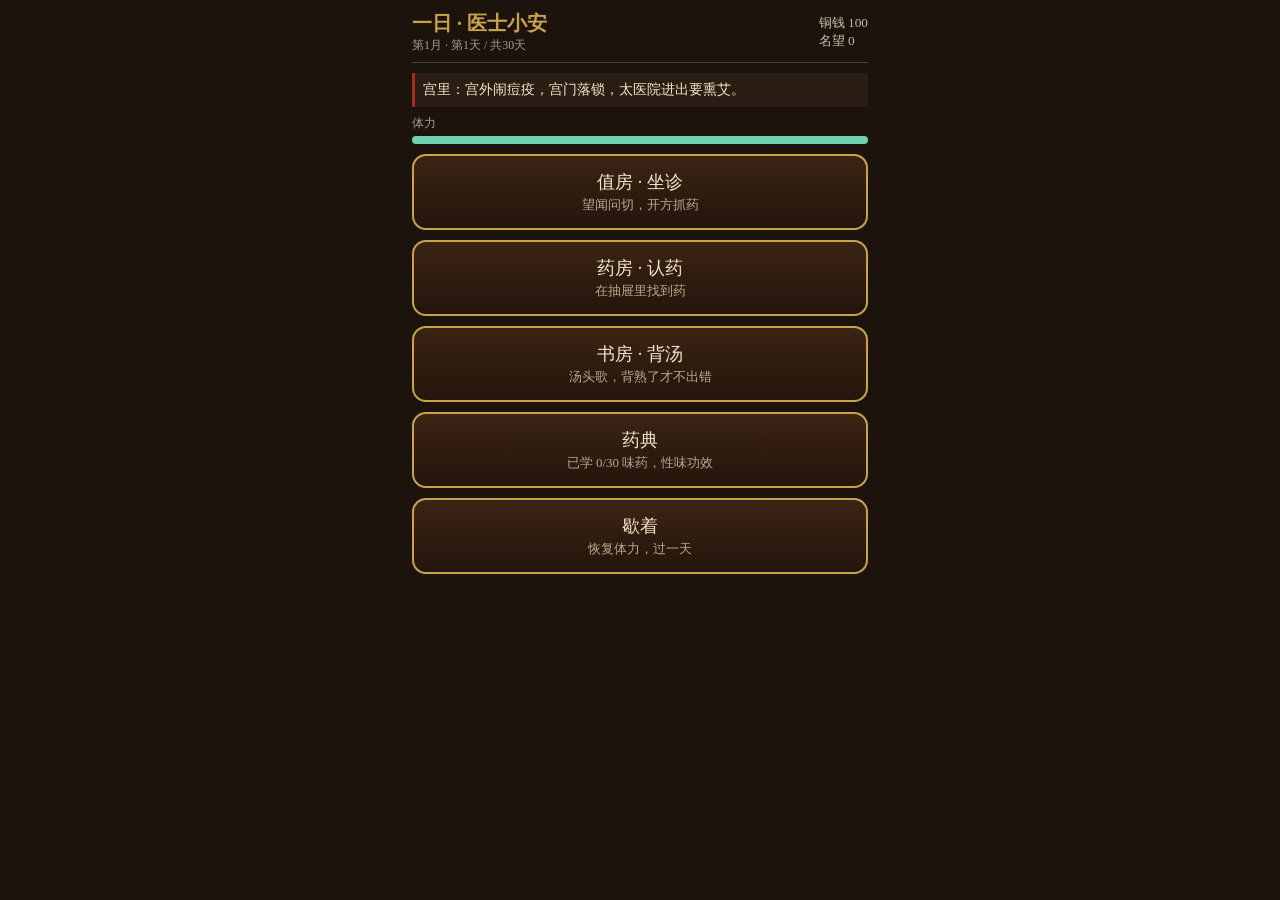
==== tcm/index.html @ 09ea395b "Add files via upload" ====
<!DOCTYPE html>
<html lang="zh"><head><meta charset="utf-8">
<meta name="viewport" content="width=device-width, initial-scale=1, viewport-fit=cover">
<title>小医官 · 传太医</title>
<style>
:root{--bg:#1c130d;--card:#e9dcb8;--ink:#3a2512;--red:#a62b1f;--gold:#c9a24a;--jade:#6fd1b0;--wood:#8a5530;color-scheme:dark}
*{box-sizing:border-box;-webkit-tap-highlight-color:transparent}
html,body{margin:0;height:100%;background:var(--bg);color:#f3e6c8;font-family:"Songti SC","Noto Serif SC",serif}
:root{padding-top:env(safe-area-inset-top,0px);padding-bottom:env(safe-area-inset-bottom,0px)}
#app{max-width:480px;margin:0 auto;padding:10px 12px 24px;min-height:100%}
.top{display:flex;justify-content:space-between;align-items:center;border-bottom:1px solid #5a3d22;padding-bottom:8px;margin-bottom:10px}
.top b{font-size:20px;color:var(--gold)}.top small{opacity:.8}
.bar{height:8px;background:#3a2a1c;border-radius:4px;overflow:hidden;margin:4px 0}.bar i{display:block;height:100%;background:var(--jade)}
.news{background:#2b1d13;border-left:3px solid var(--red);padding:8px;font-size:14px;margin:8px 0}
.door{display:block;width:100%;margin:10px 0;padding:14px;background:linear-gradient(#3b2414,#24150b);border:2px solid var(--gold);border-radius:14px;color:#f3e6c8;font:inherit;font-size:18px;text-align:center}
.door small{display:block;opacity:.7;font-size:13px;margin-top:2px}
.card{background:var(--card);color:var(--ink);border-radius:8px;padding:12px;margin:10px 0}
.card h3{margin:0 0 6px;text-align:center;letter-spacing:4px}
.sym{font-size:17px;line-height:1.6}
.row{display:flex;gap:6px;margin:6px 0;align-items:center}.row>span{width:28px;color:var(--red);font-weight:bold}
.opt{flex:1;padding:8px 2px;border:1px solid #b9a77a;background:#d9c99c;color:var(--ink);border-radius:6px;font:inherit;font-size:15px}
.opt small{display:block;font-size:11px;opacity:.7}.opt.on{background:var(--red);color:#fff;border-color:var(--red)}
.btn{display:block;width:100%;padding:12px;margin:8px 0;background:var(--red);border:2px solid var(--gold);border-radius:8px;color:#fff;font:inherit;font-size:17px}
.btn.alt{background:#3b2a1c}
canvas{width:100%;height:120px;background:#1a110b;border:1px solid var(--gold);border-radius:6px;display:block}
.grid{display:grid;grid-template-columns:repeat(5,1fr);gap:6px}
.dr{background:linear-gradient(#a8693a,#7a4724);border:1px solid #5a3519;border-radius:5px;color:#fff3d6;font:inherit;font-size:14px;padding:12px 0;text-align:center}
.dr.bad{animation:sh .3s;background:#7a2a20}@keyframes sh{25%{transform:translateX(-5px)}75%{transform:translateX(5px)}}
.scale{height:18px;background:#cdbb8a;border-radius:9px;position:relative;margin:14px 0 6px}.scale i{position:absolute;left:0;top:0;bottom:0;background:var(--gold);border-radius:9px;max-width:100%}
.scale em{position:absolute;top:-6px;bottom:-6px;width:3px;background:var(--red)}
.msg{text-align:center;min-height:22px;margin:6px 0;color:var(--gold)}
.cn{font-size:12px;opacity:.65}
</style></head><body><div id="app"></div>
<script>
const H=["白术","菊花","川芎","半夏","党参","柴胡","黄芪","山楂","陈皮","连翘","大枣","枸杞","山药","茯苓","薄荷","金银花","艾叶","桂枝","当归","甘草","白芍","红花","知母","五味子","桃仁","麦冬","丹参","酸枣仁","黄芩","砂仁"];
const F=[
{n:"芍药汤",h:[["白芍",3],["当归",2],["黄芩",2]]},
{n:"桂枝汤",h:[["桂枝",3],["白芍",3],["甘草",1]]},
{n:"小柴胡汤",h:[["柴胡",3],["黄芩",2],["半夏",2]]},
{n:"补血汤",h:[["黄芪",3],["当归",2],["党参",2]]},
{n:"二陈汤",h:[["半夏",3],["陈皮",2],["茯苓",2]]},
{n:"银翘散",h:[["金银花",3],["连翘",2],["薄荷",1]]},
{n:"酸枣仁汤",h:[["酸枣仁",3],["知母",2],["茯苓",2]]},
{n:"桃红汤",h:[["桃仁",3],["红花",2],["当归",2]]},
{n:"四君子汤",h:[["党参",3],["白术",2],["茯苓",2]]},
{n:"桑菊饮",h:[["菊花",3],["连翘",2],["薄荷",1]]},
{n:"生脉饮",h:[["党参",3],["麦冬",2],["五味子",2]]}];
const C=[
{who:"顾贵人",s:"隔帘望诊，不得一股腥臭。下痢赤白，渴不欲饮，发热。",p:[0,2,3],f:0},
{who:"周嬷嬷",s:"汗出恶风，头痛发热，鼻鸣干呕。",p:[0,1,0],f:1},
{who:"李宫女",s:"寒热往来，胸胁胀满，口苦咽干，不思饮食。",p:[1,1,2],f:2},
{who:"陈答应",s:"面色萎黄，头晕乏力，心悸气短，唇色淡白。",p:[2,0,4],f:3},
{who:"王常在",s:"胸闷痰多，恶心呕吐，头眩心悸，舌苔白腻。",p:[1,1,1],f:4},
{who:"赵美人",s:"发热微恶风寒，咽喉肿痛，口渴，咳嗽。",p:[0,2,0],f:5},
{who:"孙才人",s:"夜不能寐，心烦心悸，头晕目眩，咽干口燥。",p:[1,2,4],f:6},
{who:"钱选侍",s:"经行腹痛，痛如针刺，经色紫暗有块，拒按。",p:[2,1,2],f:7},
{who:"吴采女",s:"面白少气，食少便溏，四肢乏力，语声低微。",p:[1,0,4],f:8},
{who:"郑更衣",s:"咳嗽，身热不甚，口微渴，目赤头痛。",p:[0,1,1],f:9},
{who:"冯贵妃",s:"汗多神疲，体倦乏力，气短懒言，咽干口渴。",p:[2,2,4],f:10}];
const POS=["浮","中","沉"],POSD=["轻按最清楚","","重按才有"],RATE=["迟","平","数"],RD=["一息三至","四五至","六至以上"],SH=["平","滑","弦","紧","细"],SD=["圆和","如珠走盘","如按琴弦","如转绳索","细如丝线"];
const NEWS=["宫外闹痘疫，宫门落锁，太医院进出要熏艾。","春雨绵绵，药材易潮，抓药需仔细。","贵人们近日多感风寒。","太医院新来的医士，要多背汤头。"];
const HI={白术:"甘苦温|健脾益气，燥湿利水，止汗",菊花:"甘苦微寒|疏风清热，平肝明目",川芎:"辛温|活血行气，祛风止痛（孕妇慎用）",半夏:"辛温有毒|燥湿化痰，降逆止呕",党参:"甘平|补中益气，生津养血",柴胡:"苦微寒|和解少阳，疏肝升阳",黄芪:"甘微温|补气升阳，固表利水",山楂:"酸甘微温|消食化积，行气散瘀",陈皮:"辛苦温|理气健脾，燥湿化痰",连翘:"苦微寒|清热解毒，消肿散结",大枣:"甘温|补中益气，养血安神",枸杞:"甘平|滋补肝肾，益精明目",山药:"甘平|补脾养胃，益肺固肾",茯苓:"甘淡平|利水渗湿，健脾宁心",薄荷:"辛凉|疏散风热，清利头目",金银花:"甘寒|清热解毒，疏散风热",艾叶:"辛苦温|温经止血，散寒止痛",桂枝:"辛甘温|发汗解肌，温通经脉",当归:"甘辛温|补血活血，调经止痛",甘草:"甘平|补脾益气，清热解毒，调和诸药",白芍:"苦酸微寒|养血敛阴，柔肝止痛",红花:"辛温|活血通经，祛瘀止痛（孕妇忌用）",知母:"苦甘寒|清热泻火，滋阴润燥",五味子:"酸甘温|收敛固涩，益气生津，宁心",桃仁:"苦甘平|活血祛瘀，润肠通便",麦冬:"甘微苦微寒|养阴生津，润肺清心",丹参:"苦微寒|活血祛瘀，清心除烦",酸枣仁:"甘酸平|养心安神，敛汗",黄芩:"苦寒|清热燥湿，泻火解毒",砂仁:"辛温|化湿开胃，温脾止泻"};
const hi=t=>HI[t].split("|");
const S0=()=>({day:1,max:30,coin:100,rep:0,hp:10}),rank=()=>S.rep>=20?"太医":S.rep>=10?"御医":S.rep>=4?"医正":"医士";
let S=S0(),K={},cs=null,raf=0;
try{const v=JSON.parse(localStorage.getItem("taiyi")||"{}");if(v.S)S=v.S;if(v.K)K=v.K}catch(e){}
function save(){try{localStorage.setItem("taiyi",JSON.stringify({S,K}))}catch(e){}}
const $=id=>document.getElementById(id),R=a=>a[Math.floor(Math.random()*a.length)],sh=a=>a.map(x=>[Math.random(),x]).sort((a,b)=>a[0]-b[0]).map(x=>x[1]);
function hdr(){return `<div class="top"><div><b>${["","一","二","三","四","五","六","七","八","九","十"][Math.min(10,S.day)]||S.day}日 · ${rank()}小安</b><div class="cn">第${S.mo||1}月 · 第${S.day}天 / 共${S.max}天</div></div><small>铜钱 ${S.coin}<br>名望 ${S.rep}</small></div>`}
function stopL(){cancelAnimationFrame(raf)}
function hub(){stopL();save();if(S.hp<=0){S.hp=4;S.day++}if(S.day>S.max)return end();
$("app").innerHTML=hdr()+`<div class="news">宫里：${R(NEWS)}</div>
<div class="cn">体力</div><div class="bar"><i style="width:${S.hp*10}%"></i></div>
<button class="door" onclick="consult()">值房 · 坐诊<small>望闻问切，开方抓药</small></button>
<button class="door" onclick="herbQ()">药房 · 认药<small>在抽屉里找到药</small></button>
<button class="door" onclick="formQ()">书房 · 背汤<small>汤头歌，背熟了才不出错</small></button>
<button class="door" onclick="dict()">药典<small>已学 ${Object.keys(K).length}/30 味药，性味功效</small></button>
<button class="door" onclick="rest()">歇着<small>恢复体力，过一天</small></button>`}
function rest(){S.hp=Math.min(10,S.hp+4);S.day++;hub()}
function end(){stopL();let t=S.rep>=20?"名医":S.rep>=10?"良医":S.rep>=4?"医士":"学徒";
$("app").innerHTML=hdr()+`<div class="card"><h3>过月 · 结算</h3><p class="sym" style="text-align:center">铜钱 ${S.coin}<br>名望 ${S.rep}<br>评语：<b style="color:#a62b1f">${t}</b></p></div><button class="btn" onclick="S.day=1;S.hp=10;S.mo=(S.mo||1)+1;hub()">继续行医 · 下一月</button><button class="btn alt" onclick="S=S0();hub()">重新开始</button>`}
function use(){S.day++;S.hp=Math.max(0,S.hp-1)}
/* ---- consult ---- */
function consult(){const n=Math.min(C.length,5+Math.floor(S.rep/2));cs={c:R(C.slice(0,n)),sel:[null,null,null],probe:0};stage1()}
function stage1(){
$("app").innerHTML=hdr()+`<div class="card"><h3>${cs.c.who}</h3><div class="sym">${cs.c.s}</div></div><button class="btn" onclick="pulse()">隔帘请脉</button>`}
function pulse(){
const rows=(k,n,d,dd)=>`<div class="row"><span>${k}</span>${n.map((x,i)=>`<button class="opt ${cs.sel[{位:0,至:1,形:2}[k]]===i?"on":""}" onclick="pick('${k}',${i})">${x}<small>${dd[i]}</small></button>`).join("")}</div>`;
$("app").innerHTML=hdr()+`<div class="cn">指下 · 点「浮 / 中 / 沉」试按，看哪一层最清楚；圆圈一呼一吸，数一息几至</div>
<div style="display:flex;gap:8px;align-items:center"><canvas id="cv" width="340" height="120"></canvas></div>
<div class="row">${POS.map((x,i)=>`<button class="opt ${cs.probe===i?"on":""}" onclick="cs.probe=${i};buzz();pulse()">试按 ${x}</button>`).join("")}</div>
<div class="card"><h3>脉案</h3>${rows("位",POS,0,POSD)}${rows("至",RATE,0,RD)}${rows("形",SH,0,SD)}</div>
<button class="btn" onclick="writeCase()">写脉案 · 开方</button>`;draw()}
function pick(k,i){cs.sel[{位:0,至:1,形:2}[k]]=i;pulse()}
function draw(){const cv=$("cv");if(!cv)return;const x=cv.getContext("2d"),W=cv.width,Hh=cv.height,p=cs.c.p,per=4/[3,5,7][p[1]],f=[1,.5,.18][Math.abs(cs.probe-p[0])];
function prof(ph,t){const g=(c,w)=>Math.exp(-(((ph-c)/w)**2));
switch(p[2]){case 0:return .6*g(.15,.07)+.15*g(.4,.08);case 1:return .6*g(.22,.14);case 2:return .85*Math.exp(-(((ph-.2)/.1)**4))+.1*g(.5,.1);case 3:return .95*g(.15,.04)+.06*Math.sin(t*60);default:return .25*g(.15,.07)}}
function loop(){const now=performance.now()/1000;x.clearRect(0,0,W,Hh);x.strokeStyle="#6fd1b0";x.lineWidth=2;x.beginPath();
for(let i=0;i<W-70;i++){const t=now-(W-70-i)/50,ph=((t/per)%1+1)%1,y=Hh-18-prof(ph,t)*f*(Hh-40);i?x.lineTo(i,y):x.moveTo(i,y)}x.stroke();
const b=(Math.sin(now*Math.PI/2)+1)/2;x.strokeStyle="#c9a24a";x.beginPath();x.arc(W-35,Hh/2,12+b*16,0,7);x.stroke();x.fillStyle="#c9a24a";x.font="12px serif";x.fillText("呼吸",W-47,Hh-6);raf=requestAnimationFrame(loop)}
stopL();loop()}
function writeCase(){stopL();const c=cs.c;if(cs.sel.includes(null)){alert("脉案还没写完");return}
cs.ok=cs.sel.filter((v,i)=>v===c.p[i]).length;
const opts=sh([c.f,...sh([0,1,2,3,4].filter(i=>i!==c.f)).slice(0,3)]);
$("app").innerHTML=hdr()+`<div class="card"><h3>脉案 ${cs.ok}/3 准</h3><div class="sym">${c.who}：${c.s}<br><span class="cn">${POS[c.p[0]]} · ${RATE[c.p[1]]} · ${SH[c.p[2]]}（正确脉象）</span></div></div><div class="msg">选一个方子</div>${opts.map(i=>`<button class="door" style="padding:10px;font-size:17px" onclick="chooseF(${i})">${F[i].n}</button>`).join("")}`}
function chooseF(i){if(i!==cs.c.f){S.rep=Math.max(0,S.rep-1);S.coin-=10;use();$("app").innerHTML=hdr()+`<div class="card"><h3>开错方</h3><p class="sym">此方不对症。正解是「${F[cs.c.f].n}」：${F[cs.c.f].h.map(x=>x[0]+x[1]+"钱").join("、")}。<br>名望 -1，铜钱 -10。</p></div><button class="btn" onclick="hub()">回院子</button>`;return}
cs.k=0;cs.res=[];weigh()}
/* ---- weighing ---- */
function weigh(){const f=F[cs.c.f],[name,w]=f.h[cs.k];cs.cur=0;cs.name=name;K[name]=1;cs.w=w;
const ds=sh([name,...sh(H.filter(h=>h!==name)).slice(0,14)]);cs.ds=ds;drawW()}
function drawW(msg){const w=cs.w,cur=cs.cur;
$("app").innerHTML=hdr()+`<div class="card"><h3>${cs.name} · ${w}钱</h3><div class="cn" style="text-align:center;color:#3a2512">先找对抽屉，点一下抓一把，盘里约 ${cur.toFixed(1)} 钱<br>${hi(cs.name)[1]}</div>
<div class="scale"><i style="width:${Math.min(100,cur/(w*2)*100)}%"></i><em style="left:50%"></em></div></div>
<div class="msg">${msg||""}</div>
<div class="grid">${cs.ds.map(d=>`<button class="dr" onclick="grab('${d}',this)">${d}</button>`).join("")}</div>
<div class="row" style="margin-top:12px"><button class="opt" onclick="cs.cur=Math.max(0,cs.cur-.4);drawW()">取出一撮</button><button class="opt" onclick="done()">称好了</button></div>`}
function grab(d,el){if(d!==cs.name){el.classList.add("bad");S.hp=Math.max(0,S.hp-0);cs.wrong=(cs.wrong||0)+1;$(".msg")&&0;setTimeout(()=>drawW("拿错了，这是「"+d+"」"),250);return}cs.cur+=.5+Math.random()*.8;drawW()}
function done(){const ok=Math.abs(cs.cur-cs.w)<=.35;cs.res.push(ok);if(++cs.k<F[cs.c.f].h.length)return weigh();finish()}
function finish(){const ok=cs.res.filter(x=>x).length,all=ok===cs.res.length;use();
const g=all&&cs.ok===3?40:all?30:ok?15:5,r=all?(cs.ok===3?3:2):ok?1:0;S.coin+=g;S.rep+=r;
$("app").innerHTML=hdr()+`<div class="card"><h3>${all?"药到病除":"勉强交差"}</h3><p class="sym" style="text-align:center">脉案 ${cs.ok}/3 · 称药 ${ok}/${cs.res.length}<br>${cs.c.who}${all?"服药后好转，赏铜钱":"病情反复，仅得铜钱"} ${g}<br>名望 +${r}</p></div><button class="btn" onclick="hub()">回院子</button>`}
/* ---- herb quiz ---- */
function herbQ(){cs={n:0,ok:0};hq()}
function hq(){const t=R(H);cs.t=t;cs.m=Math.random()<.5;cs.ds=sh([t,...sh(H.filter(h=>h!==t)).slice(0,14)]);
$("app").innerHTML=hdr()+`<div class="card"><h3>药房 · 认药 ${cs.n+1}/3</h3><p class="sym" style="text-align:center">${cs.m?"哪个抽屉的药："+hi(t)[1]:"找到「"+t+"」的抽屉"}</p></div><div class="grid">${cs.ds.map(d=>`<button class="dr" onclick="hAns('${d}')">${d}</button>`).join("")}</div>`}
function hAns(d){K[cs.t]=1;const ok=d===cs.t;if(ok)cs.ok++;cs.n++;const[a,b]=hi(cs.t);$("app").innerHTML=hdr()+`<div class="card"><h3 style="color:${ok?"#2d7a3a":"#a62b1f"}">${ok?"✔ 答对了":"✘ 答错了"}</h3><p class="sym">${ok?"":"你点了「"+d+"」："+hi(d)[0]+"，"+hi(d)[1]+"。<br>"}正确答案是「${cs.t}」<br>性味：${a}<br>功效：${b}</p></div><button class="btn" onclick="${cs.n<3?"hq()":"hFin()"}">${cs.n<3?"下一题":"完成"}</button>`}
function hFin(){use();const g=cs.ok*5;S.coin+=g;S.rep+=cs.ok===3?1:0;
$("app").innerHTML=hdr()+`<div class="card"><h3>认药完毕</h3><p class="sym" style="text-align:center">答对 ${cs.ok}/3<br>铜钱 +${g}${cs.ok===3?"，名望 +1":""}</p></div><button class="btn" onclick="hub()">回院子</button>`}
/* ---- formula quiz ---- */
function formQ(){cs={n:0,ok:0};fq()}
function fq(){const f=F[Math.floor(Math.random()*F.length)];cs.f=f;
const own=f.h.map(x=>x[0]).join("、"),opts=sh([own,...sh(F.filter(x=>x!==f)).slice(0,3).map(x=>x.h.map(y=>y[0]).join("、"))]);cs.own=own;
$("app").innerHTML=hdr()+`<div class="card"><h3>书房 · 背汤 ${cs.n+1}/3</h3><p class="sym" style="text-align:center">「${f.n}」由哪三味药组成？</p></div>${opts.map(o=>`<button class="door" style="padding:10px;font-size:17px" onclick="fAns(this,'${o}')">${o}</button>`).join("")}`}
function fAns(b,o){const ok=o===cs.own;if(ok)cs.ok++;cs.n++;$("app").innerHTML=hdr()+`<div class="card"><h3 style="color:${ok?"#2d7a3a":"#a62b1f"}">${ok?"✔ 答对了":"✘ 答错了"}</h3><p class="sym">${ok?"":"你选了："+o+"。<br>"}「${cs.f.n}」的组成是：${cs.own}<br>${cs.f.h.map(x=>x[0]+"（"+x[1]+"钱）："+hi(x[0])[1]).join("<br>")}</p></div><button class="btn" onclick="${cs.n<3?"fq()":"fFin()"}">${cs.n<3?"下一题":"完成"}</button>`}
function fFin(){use();const g=cs.ok*6;S.coin+=g;S.rep+=cs.ok===3?1:0;
$("app").innerHTML=hdr()+`<div class="card"><h3>背汤完毕</h3><p class="sym" style="text-align:center">答对 ${cs.ok}/3<br>铜钱 +${g}${cs.ok===3?"，名望 +1":""}</p></div><button class="btn" onclick="hub()">回院子</button>`}
function buzz(){if(!navigator.vibrate||!cs)return;const p=cs.c.p,per=4000/[3,5,7][p[1]],f=[1,.5,.18][Math.abs(cs.probe-p[0])],d=Math.max(6,Math.round([28,40,55,16,10][p[2]]*f*1.4)),a=[];for(let i=0;i<6;i++){a.push(d);if(p[2]===3){a.push(30);a.push(d)}a.push(Math.max(40,Math.round(per-d)))}navigator.vibrate(a)}
function dict(){stopL();$("app").innerHTML=hdr()+`<div class="card"><h3>药典 ${Object.keys(K).length}/30</h3><div class="cn" style="text-align:center;color:#3a2512">点药名查看；认药、抓药时遇到的药会自动记入（亮色为已学）</div></div><div class="grid">${H.map(h=>`<button class="dr" style="${K[h]?"":"opacity:.5"}" onclick="dd('${h}')">${h}</button>`).join("")}</div><button class="btn alt" onclick="hub()">回院子</button>`}
function dd(h){K[h]=1;save();const[a,b]=hi(h),fs=F.filter(f=>f.h.some(x=>x[0]===h)).map(f=>f.n).join("、");$("app").innerHTML=hdr()+`<div class="card"><h3>${h}</h3><p class="sym">性味：${a}<br>功效：${b}<br>常入：${fs||"（本游戏暂无）"}</p></div><button class="btn" onclick="dict()">返回药典</button>`}
hub();
</script></body></html>
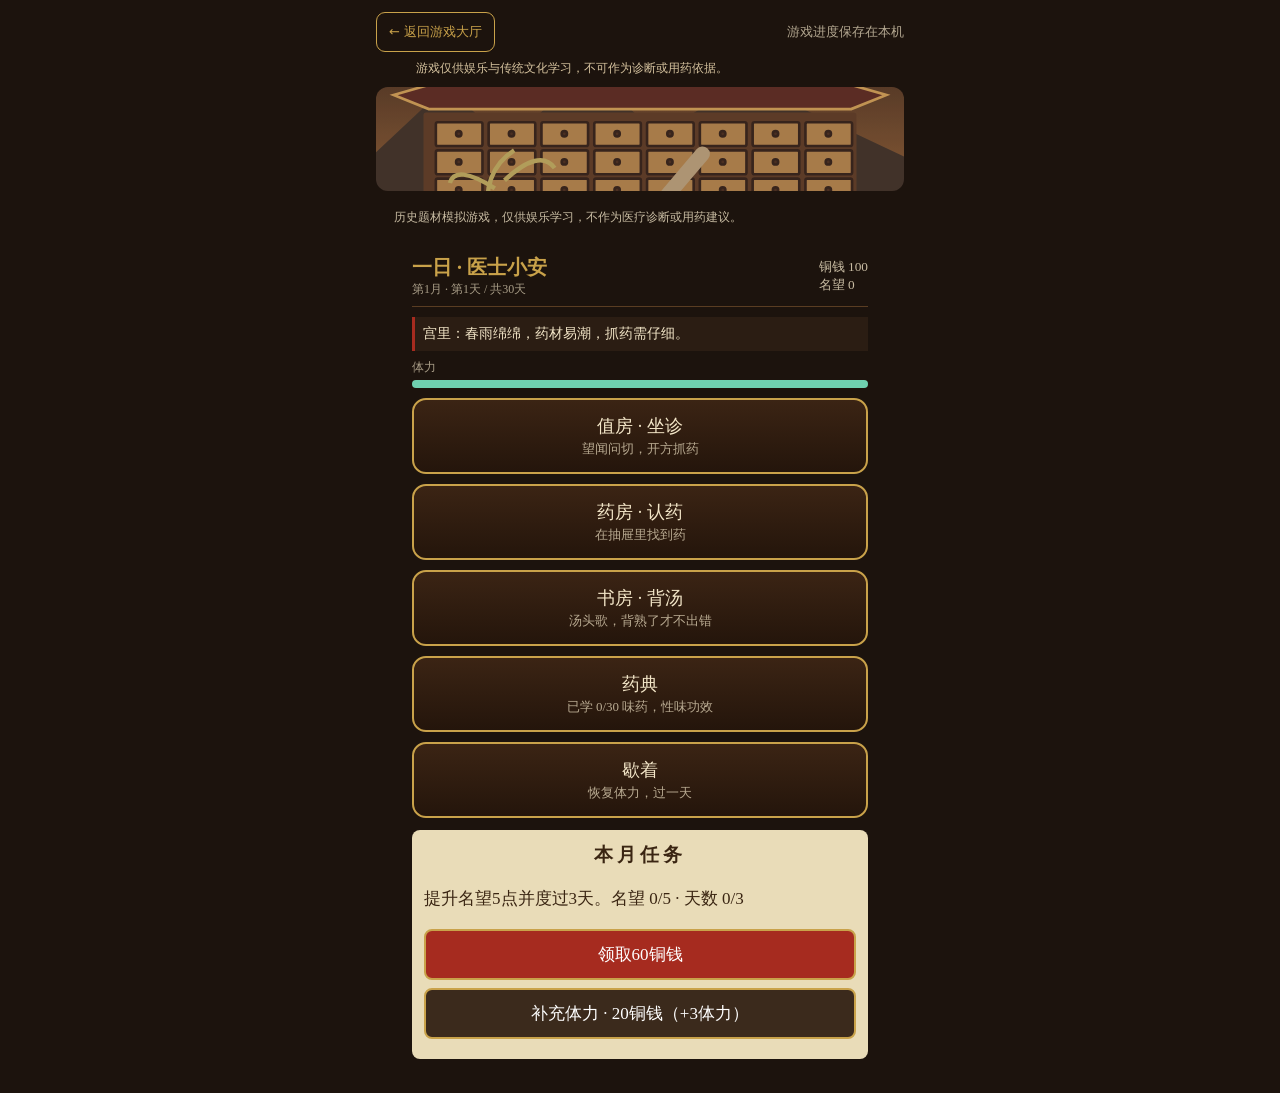
==== commit ed1da5ad: "Add files via upload" ====
--- a/tcm/index.html
+++ b/tcm/index.html
@@ -30,7 +30,7 @@
 .scale em{position:absolute;top:-6px;bottom:-6px;width:3px;background:var(--red)}
 .msg{text-align:center;min-height:22px;margin:6px 0;color:var(--gold)}
 .cn{font-size:12px;opacity:.65}
-</style></head><body><div id="app"></div>
+</style><style>.collection-nav{position:relative;z-index:3;max-width:560px;margin:0 auto;padding:12px 16px 0;display:flex;align-items:center;justify-content:space-between;gap:12px;font:13px system-ui,sans-serif}.collection-nav a{color:var(--gold);text-decoration:none;border:1px solid var(--gold);padding:9px 12px;border-radius:9px;display:inline-flex;align-items:center;min-height:40px}.collection-nav span{opacity:.7}.collection-cover{height:104px;max-width:528px;margin:10px auto 0;border-radius:12px;background-position:center;background-size:cover;opacity:.9}.collection-nav a:focus-visible,button:focus-visible,input:focus-visible{outline:2px solid var(--gold);outline-offset:3px}button{cursor:pointer}#app{min-height:0} @media(max-width:560px){.collection-cover{margin-left:16px;margin-right:16px;height:90px}} @media(prefers-reduced-motion:reduce){*,*::before,*::after{animation-duration:.01ms!important;transition-duration:.01ms!important}}</style><style>.fiction-note{max-width:520px;margin:10px auto;padding:8px 14px;font-size:12px;opacity:.8}</style></head><body><nav class="collection-nav"><a href="../">← 返回游戏大厅</a><span>游戏进度保存在本机</span></nav><div role="note" style="max-width:480px;margin:8px auto;padding:0 16px;font-size:12px;color:#d5c29e">游戏仅供娱乐与传统文化学习，不可作为诊断或用药依据。</div><div class="collection-cover" aria-hidden="true" style="background-image:url(../assets/tcm.svg)"></div><p class="fiction-note">历史题材模拟游戏，仅供娱乐学习，不作为医疗诊断或用药建议。</p><div id="app"></div>
 <script>
 const H=["白术","菊花","川芎","半夏","党参","柴胡","黄芪","山楂","陈皮","连翘","大枣","枸杞","山药","茯苓","薄荷","金银花","艾叶","桂枝","当归","甘草","白芍","红花","知母","五味子","桃仁","麦冬","丹参","酸枣仁","黄芩","砂仁"];
 const F=[
@@ -61,14 +61,14 @@
 const NEWS=["宫外闹痘疫，宫门落锁，太医院进出要熏艾。","春雨绵绵，药材易潮，抓药需仔细。","贵人们近日多感风寒。","太医院新来的医士，要多背汤头。"];
 const HI={白术:"甘苦温|健脾益气，燥湿利水，止汗",菊花:"甘苦微寒|疏风清热，平肝明目",川芎:"辛温|活血行气，祛风止痛（孕妇慎用）",半夏:"辛温有毒|燥湿化痰，降逆止呕",党参:"甘平|补中益气，生津养血",柴胡:"苦微寒|和解少阳，疏肝升阳",黄芪:"甘微温|补气升阳，固表利水",山楂:"酸甘微温|消食化积，行气散瘀",陈皮:"辛苦温|理气健脾，燥湿化痰",连翘:"苦微寒|清热解毒，消肿散结",大枣:"甘温|补中益气，养血安神",枸杞:"甘平|滋补肝肾，益精明目",山药:"甘平|补脾养胃，益肺固肾",茯苓:"甘淡平|利水渗湿，健脾宁心",薄荷:"辛凉|疏散风热，清利头目",金银花:"甘寒|清热解毒，疏散风热",艾叶:"辛苦温|温经止血，散寒止痛",桂枝:"辛甘温|发汗解肌，温通经脉",当归:"甘辛温|补血活血，调经止痛",甘草:"甘平|补脾益气，清热解毒，调和诸药",白芍:"苦酸微寒|养血敛阴，柔肝止痛",红花:"辛温|活血通经，祛瘀止痛（孕妇忌用）",知母:"苦甘寒|清热泻火，滋阴润燥",五味子:"酸甘温|收敛固涩，益气生津，宁心",桃仁:"苦甘平|活血祛瘀，润肠通便",麦冬:"甘微苦微寒|养阴生津，润肺清心",丹参:"苦微寒|活血祛瘀，清心除烦",酸枣仁:"甘酸平|养心安神，敛汗",黄芩:"苦寒|清热燥湿，泻火解毒",砂仁:"辛温|化湿开胃，温脾止泻"};
 const hi=t=>HI[t].split("|");
-const S0=()=>({day:1,max:30,coin:100,rep:0,hp:10}),rank=()=>S.rep>=20?"太医":S.rep>=10?"御医":S.rep>=4?"医正":"医士";
+const S0=()=>({day:1,max:30,mo:1,coin:100,rep:0,hp:10}),rank=()=>S.rep>=20?"太医":S.rep>=10?"御医":S.rep>=4?"医正":"医士";
 let S=S0(),K={},cs=null,raf=0;
 try{const v=JSON.parse(localStorage.getItem("taiyi")||"{}");if(v.S)S=v.S;if(v.K)K=v.K}catch(e){}
-function save(){try{localStorage.setItem("taiyi",JSON.stringify({S,K}))}catch(e){}}
+function save(){try{localStorage.setItem("taiyi",JSON.stringify({S,K}));const rk="collection.record.taiyi",r=JSON.parse(localStorage.getItem(rk)||"{}");r.bestRep=Math.max(r.bestRep||0,S.rep);r.months=r.months||0;localStorage.setItem(rk,JSON.stringify(r))}catch(e){}}
 const $=id=>document.getElementById(id),R=a=>a[Math.floor(Math.random()*a.length)],sh=a=>a.map(x=>[Math.random(),x]).sort((a,b)=>a[0]-b[0]).map(x=>x[1]);
-function hdr(){return `<div class="top"><div><b>${["","一","二","三","四","五","六","七","八","九","十"][Math.min(10,S.day)]||S.day}日 · ${rank()}小安</b><div class="cn">第${S.mo||1}月 · 第${S.day}天 / 共${S.max}天</div></div><small>铜钱 ${S.coin}<br>名望 ${S.rep}</small></div>`}
+function hdr(){return `<div class="top"><div><b>${["","一","二","三","四","五","六","七","八","九","十"][S.day]||S.day}日 · ${rank()}小安</b><div class="cn">第${S.mo||1}月 · 第${S.day}天 / 共${S.max}天</div></div><small>铜钱 ${S.coin}<br>名望 ${S.rep}</small></div>`}
 function stopL(){cancelAnimationFrame(raf)}
-function hub(){stopL();save();if(S.hp<=0){S.hp=4;S.day++}if(S.day>S.max)return end();
+function hub(){stopL();if(S.hp<=0){S.hp=4;S.day++}save();if(S.day>S.max)return end();
 $("app").innerHTML=hdr()+`<div class="news">宫里：${R(NEWS)}</div>
 <div class="cn">体力</div><div class="bar"><i style="width:${S.hp*10}%"></i></div>
 <button class="door" onclick="consult()">值房 · 坐诊<small>望闻问切，开方抓药</small></button>
@@ -77,7 +77,7 @@
 <button class="door" onclick="dict()">药典<small>已学 ${Object.keys(K).length}/30 味药，性味功效</small></button>
 <button class="door" onclick="rest()">歇着<small>恢复体力，过一天</small></button>`}
 function rest(){S.hp=Math.min(10,S.hp+4);S.day++;hub()}
-function end(){stopL();let t=S.rep>=20?"名医":S.rep>=10?"良医":S.rep>=4?"医士":"学徒";
+function end(){stopL();try{const k="collection.record.taiyi";const old=JSON.parse(localStorage.getItem(k)||"{}");localStorage.setItem(k,JSON.stringify({bestRep:Math.max(old.bestRep||0,S.rep),months:Math.max(old.months||0,S.mo||1)}))}catch(e){}let t=S.rep>=20?"名医":S.rep>=10?"良医":S.rep>=4?"医士":"学徒";
 $("app").innerHTML=hdr()+`<div class="card"><h3>过月 · 结算</h3><p class="sym" style="text-align:center">铜钱 ${S.coin}<br>名望 ${S.rep}<br>评语：<b style="color:#a62b1f">${t}</b></p></div><button class="btn" onclick="S.day=1;S.hp=10;S.mo=(S.mo||1)+1;hub()">继续行医 · 下一月</button><button class="btn alt" onclick="S=S0();hub()">重新开始</button>`}
 function use(){S.day++;S.hp=Math.max(0,S.hp-1)}
 /* ---- consult ---- */
@@ -137,5 +137,11 @@
 function buzz(){if(!navigator.vibrate||!cs)return;const p=cs.c.p,per=4000/[3,5,7][p[1]],f=[1,.5,.18][Math.abs(cs.probe-p[0])],d=Math.max(6,Math.round([28,40,55,16,10][p[2]]*f*1.4)),a=[];for(let i=0;i<6;i++){a.push(d);if(p[2]===3){a.push(30);a.push(d)}a.push(Math.max(40,Math.round(per-d)))}navigator.vibrate(a)}
 function dict(){stopL();$("app").innerHTML=hdr()+`<div class="card"><h3>药典 ${Object.keys(K).length}/30</h3><div class="cn" style="text-align:center;color:#3a2512">点药名查看；认药、抓药时遇到的药会自动记入（亮色为已学）</div></div><div class="grid">${H.map(h=>`<button class="dr" style="${K[h]?"":"opacity:.5"}" onclick="dd('${h}')">${h}</button>`).join("")}</div><button class="btn alt" onclick="hub()">回院子</button>`}
 function dd(h){K[h]=1;save();const[a,b]=hi(h),fs=F.filter(f=>f.h.some(x=>x[0]===h)).map(f=>f.n).join("、");$("app").innerHTML=hdr()+`<div class="card"><h3>${h}</h3><p class="sym">性味：${a}<br>功效：${b}<br>常入：${fs||"（本游戏暂无）"}</p></div><button class="btn" onclick="dict()">返回药典</button>`}
+document.addEventListener("click",()=>save());window.addEventListener("pagehide",save);
+const baseHub=hub;
+function missionState(){const mo=S.mo||1;if(!S.mission||S.mission.mo!==mo)S.mission={mo,rep:S.rep,day:S.day,claimed:false};return S.mission}
+function claimMission(){const m=missionState();if(m.claimed||S.rep-m.rep<5||S.day-m.day<3)return;m.claimed=true;S.coin+=60;save();hub()}
+function buyEnergy(){if(S.coin<20||S.hp>=10)return;S.coin-=20;S.hp=Math.min(10,S.hp+3);save();hub()}
+hub=function(){baseHub();if(S.day>S.max)return;const m=missionState();const box=document.createElement('div');box.className='card';box.style.marginTop='12px';const title=document.createElement('h3');title.textContent="本月任务";const desc=document.createElement('p');desc.className='sym';desc.textContent=`提升名望5点并度过3天。名望 ${Math.max(0,Math.min(5,S.rep-m.rep))}/5 · 天数 ${Math.max(0,Math.min(3,S.day-m.day))}/3`;const bt=document.createElement('button');bt.className='btn';bt.textContent=m.claimed?"奖励已领取":"领取60铜钱";bt.disabled=m.claimed||S.rep-m.rep<5||S.day-m.day<3;bt.onclick=claimMission;const energy=document.createElement('button');energy.className='btn alt';energy.textContent="补充体力 · 20铜钱（+3体力）";energy.disabled=S.coin<20||S.hp>=10;energy.onclick=buyEnergy;box.append(title,desc,bt,energy);$('app').append(box);save()};
 hub();
 </script></body></html>
